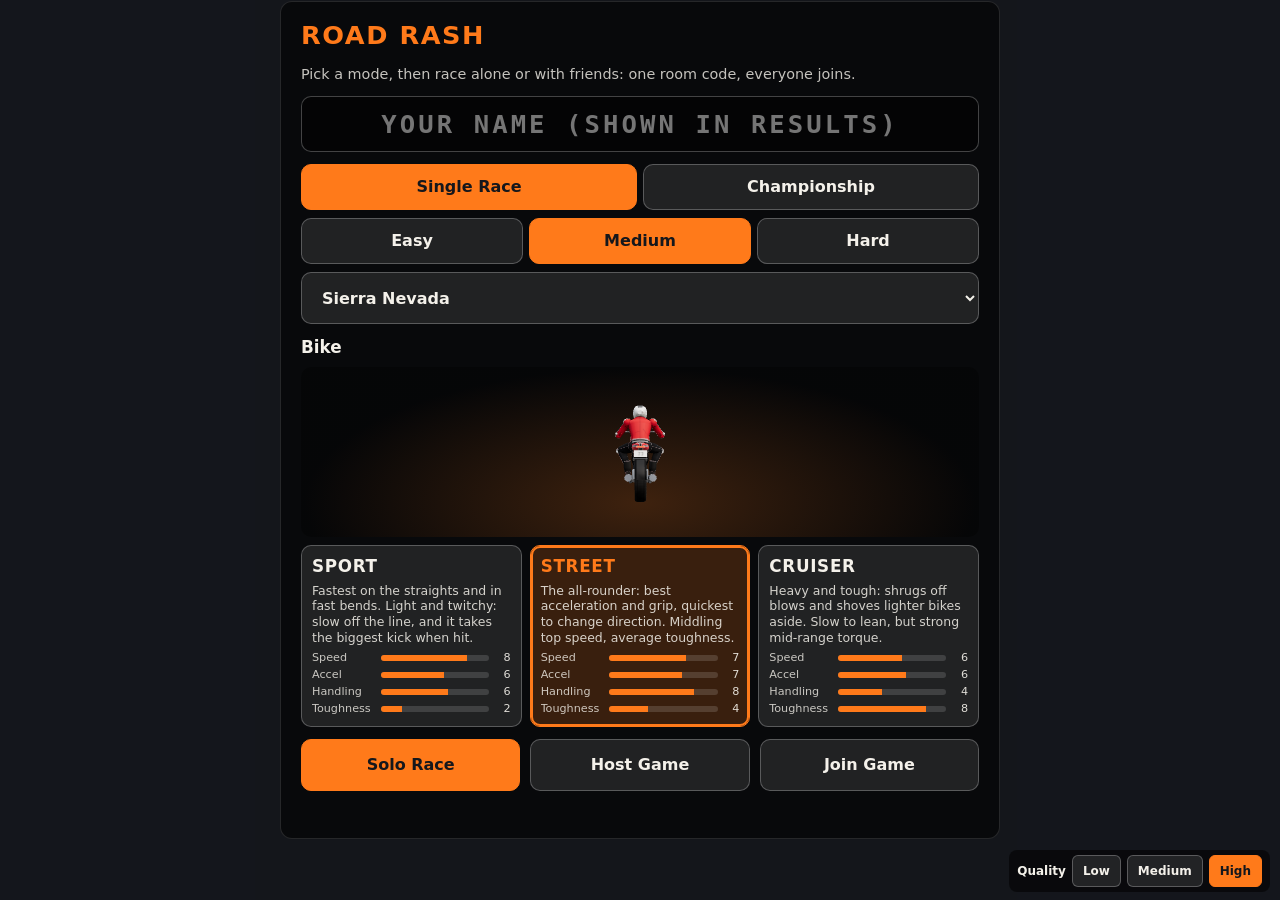
==== roadrash/public/index.html @ 436cbf9b "Add Road Rash web game in its own roadrash/ folder Runnable build only (page, modules, vendored thre" ====
<!doctype html>
<html lang="en">
<head>
  <meta charset="utf-8">
  <meta name="viewport" content="width=device-width, initial-scale=1, maximum-scale=1, user-scalable=no, viewport-fit=cover">
  <meta name="theme-color" content="#15171c">
  <meta name="mobile-web-app-capable" content="yes">
  <meta name="apple-mobile-web-app-capable" content="yes">
  <title>Road Rash</title>
  <link rel="manifest" href="manifest.json">
  <link rel="icon" href="icons/icon.svg" type="image/svg+xml">
  <link rel="apple-touch-icon" href="icons/icon-192.png">
  <link rel="stylesheet" href="../src/ui/hud.css">
  <link rel="stylesheet" href="../src/ui/lobby.css">
</head>
<body>
  <canvas id="game"></canvas>
  <div id="hud"></div>
  <div id="lobby"></div>
  <div id="quality" class="quality-bar"></div>
  <script type="module" src="../src/main.js"></script>
</body>
</html>
---- roadrash/src/ui/hud.css ----
:root {
  --ink: #f4f1ea;
  --accent: #ff7a1a;
  --danger: #e71d36;
  --panel: rgba(0, 0, 0, 0.45);
  color-scheme: dark;
}

html, body {
  margin: 0;
  height: 100%;
  background: #15171c;
  overflow: hidden;
  overscroll-behavior: none;
}

body {
  position: fixed;
  inset: 0;
  touch-action: none;
  user-select: none;
  -webkit-user-select: none;
  -webkit-tap-highlight-color: transparent;
}

#game { position: fixed; inset: 0; width: 100%; height: 100%; display: block; touch-action: none; }

#hud {
  position: fixed;
  inset: 0;
  pointer-events: none;
  font-family: system-ui, -apple-system, "Segoe UI", sans-serif;
  color: var(--ink);
  text-shadow: 0 1px 3px rgba(0, 0, 0, 0.7);
}
#hud [hidden] { display: none !important; }
.hud-race { position: absolute; inset: 0; padding: env(safe-area-inset-top) env(safe-area-inset-right) env(safe-area-inset-bottom) env(safe-area-inset-left); }

.hud-left { position: absolute; left: 14px; top: 12px; }
.hud-speed { font-size: 46px; font-weight: 800; line-height: 1; font-variant-numeric: tabular-nums; }
.hud-speed small { font-size: 13px; font-weight: 600; margin-left: 5px; opacity: 0.7; }
.hud-health { width: 170px; height: 10px; margin-top: 8px; background: rgba(255, 255, 255, 0.18); border-radius: 5px; overflow: hidden; }
.hud-health-bar { height: 100%; width: 100%; background: linear-gradient(90deg, var(--danger), var(--accent)); transition: width 0.1s linear; }
.hud-health-bar.low { animation: blink 0.5s infinite alternate; }
.hud-weapons { margin-top: 8px; display: flex; gap: 5px; align-items: center; font-size: 11px; font-weight: 800; letter-spacing: 0.06em; }
.hud-weapons span { padding: 3px 6px; border-radius: 4px; background: var(--panel); opacity: 0.55; }
.hud-weapons span.sel { opacity: 1; background: rgba(255, 122, 26, 0.55); }
.hud-weapons span.swing { background: var(--accent); color: #15171c; text-shadow: none; }
.hud-weapons em { font-style: normal; opacity: 0.8; margin-left: 3px; font-size: 10px; }

.hud-top { position: absolute; left: 50%; top: 8px; transform: translateX(-50%); text-align: center; }
.hud-place { font-size: 44px; font-weight: 900; line-height: 1; font-variant-numeric: tabular-nums; color: var(--accent); }
.hud-place small { font-size: 18px; color: var(--ink); margin-left: 4px; font-weight: 700; }
.hud-time { font-size: 16px; font-weight: 700; font-variant-numeric: tabular-nums; margin-top: 2px; }

.hud-right { position: absolute; right: 14px; top: 12px; text-align: right; display: flex; flex-direction: column; align-items: flex-end; gap: 5px; }
.hud-riders, .hud-net { font-size: 11px; text-transform: uppercase; letter-spacing: 0.08em; padding: 3px 7px; border-radius: 4px; background: var(--panel); }
.hud-net { opacity: 0.8; }
.hud-pausebtn { pointer-events: auto; width: 44px; height: 36px; border-radius: 8px; border: 1px solid rgba(255,255,255,.35); background: var(--panel); color: var(--ink); font: 800 14px system-ui; }

.hud-hint { position: absolute; left: 50%; top: 30%; transform: translateX(-50%); font-size: 26px; font-weight: 900; letter-spacing: 0.1em; color: var(--danger); display: none; white-space: nowrap; }
.hud-hint.on { display: block; animation: blink 0.4s infinite alternate; }
.hud-count { position: absolute; left: 50%; top: 38%; transform: translate(-50%, -50%); font-size: 120px; font-weight: 900; color: #fff; display: none; text-shadow: 0 4px 18px rgba(0, 0, 0, 0.8); }
.hud-count.on { display: block; }
.hud-count.pop { animation: pop 0.6s ease-out; }
.hud-toast { position: absolute; left: 50%; top: 24%; transform: translateX(-50%); padding: 6px 12px; border-radius: 6px; background: var(--panel); font-weight: 700; font-size: 15px; display: none; max-width: 80vw; text-align: center; }
.hud-toast.on { display: block; }

.hud-progress { position: absolute; left: 50%; bottom: 10px; width: min(56vw, 560px); height: 6px; transform: translateX(-50%); background: rgba(255, 255, 255, 0.28); border-radius: 3px; }
.hud-progress b { position: absolute; right: 0; top: -5px; width: 3px; height: 16px; background: #fff; border-radius: 1px; }
.hud-dot { position: absolute; top: 50%; width: 8px; height: 8px; margin: -4px 0 0 -4px; border-radius: 50%; background: #c8ccd4; box-shadow: 0 0 2px #000; }
.hud-dot.human { background: #46c2ff; width: 10px; height: 10px; margin: -5px 0 0 -5px; }
.hud-dot.me { background: var(--accent); width: 13px; height: 13px; margin: -6.5px 0 0 -6.5px; z-index: 2; border: 2px solid #fff; box-sizing: border-box; }

.hud-modal { position: absolute; inset: 0; display: flex; align-items: center; justify-content: center; background: rgba(10, 11, 14, 0.72); pointer-events: auto; overflow-y: auto; }
.hud-modal[hidden] { display: none; }
.hud-card { box-sizing: border-box; width: min(92vw, 460px); max-height: 94%; overflow-y: auto; padding: 14px 18px; background: rgba(20, 22, 28, 0.95); border: 1px solid rgba(255, 255, 255, 0.15); border-radius: 12px; display: flex; flex-direction: column; gap: 10px; text-shadow: none; }
.hud-card h2 { margin: 0; color: var(--accent); text-transform: uppercase; letter-spacing: 0.08em; }
.hud-card button, .hud-actions button { min-height: 46px; padding: 0 16px; font: 700 15px system-ui, sans-serif; color: var(--ink); background: rgba(255, 255, 255, 0.1); border: 1px solid rgba(255, 255, 255, 0.25); border-radius: 10px; touch-action: manipulation; }
.hud-card button.primary { background: var(--accent); color: #15171c; border-color: var(--accent); }
.hud-actions { display: flex; gap: 10px; }
.hud-actions button { flex: 1; }
.hud-yourplace { font-size: 20px; font-weight: 800; }
.hud-results ol { list-style: none; margin: 0; padding: 0; display: flex; flex-direction: column; gap: 2px; font-size: 14px; font-variant-numeric: tabular-nums; }
.hud-results li { display: grid; grid-template-columns: 2em 1fr auto; padding: 3px 8px; border-radius: 4px; background: rgba(255, 255, 255, 0.05); }
.hud-results li.me { background: rgba(255, 122, 26, 0.35); font-weight: 800; }
.hud-results li.human { color: #8fdcff; }

/* touch controls: shown only on touch devices (created by Input.js) */
.touch-controls { position: fixed; inset: 0; z-index: 2; pointer-events: none; }
.touch-controls[hidden] { display: none; }
.tc-pedal-l, .tc-pedal-r { position: absolute; bottom: 3vh; display: flex; align-items: flex-end; gap: 10px; }
.tc-pedal-l { left: max(3vw, env(safe-area-inset-left, 0px)); }
.tc-pedal-r { right: max(3vw, env(safe-area-inset-right, 0px)); }
.tc-atk { position: absolute; top: 50%; transform: translateY(-46%); display: flex; flex-direction: column; gap: 8px; }
.tc-atk-l { left: max(3vw, env(safe-area-inset-left, 0px)); }
.tc-atk-r { right: max(3vw, env(safe-area-inset-right, 0px)); }
.touch-controls .tc-left, .touch-controls .tc-right { min-width: 78px; min-height: 78px; font-size: 28px; }
.touch-controls .tc-tilt { position: absolute; left: 50%; bottom: 3vh; transform: translateX(-50%); min-height: 34px; font-size: 11px; }
.touch-controls.tilt .tc-left, .touch-controls.tilt .tc-right { opacity: 0.3; }
.touch-controls button.on { background: rgba(255, 122, 26, 0.8); }
/* phones held upright: the game is landscape only */
.rr-rotate { position: fixed; inset: 0; z-index: 200; display: none; align-items: center; justify-content: center; text-align: center; padding: 24px; background: #15171c; color: #f4f1ea; font: 800 20px/1.4 system-ui, -apple-system, sans-serif; }
.rr-rotate small { display: block; margin-top: 8px; font-weight: 600; font-size: 13px; opacity: 0.7; }
@media (orientation: portrait) and (pointer: coarse) { .rr-rotate { display: flex; } }
.touch-controls button { pointer-events: auto; min-width: 74px; min-height: 52px; padding: 0 8px; border-radius: 14px; border: 2px solid rgba(255, 255, 255, 0.35); background: var(--panel); color: var(--ink); font: 800 13px/1 system-ui, -apple-system, sans-serif; touch-action: none; }
.touch-controls .tc-gas { min-width: 112px; min-height: 84px; font-size: 18px; background: rgba(255, 122, 26, 0.4); }
.touch-controls .tc-brake { min-width: 112px; min-height: 84px; font-size: 18px; }
.touch-controls button:active { background: rgba(255, 122, 26, 0.8); }

/* quality selector (menu only) */
.quality-bar { position: fixed; right: 10px; bottom: 8px; z-index: 60; display: none; gap: 6px; align-items: center; font: 600 12px system-ui, sans-serif; color: #f4f1ea; background: rgba(0, 0, 0, 0.55); padding: 5px 8px; border-radius: 8px; }
.quality-bar.on { display: flex; }
.quality-bar button { min-height: 32px; padding: 0 10px; font: inherit; font-weight: 700; color: #f4f1ea; background: rgba(255, 255, 255, 0.1); border: 1px solid rgba(255, 255, 255, 0.25); border-radius: 6px; }
.quality-bar button.sel { background: #ff7a1a; color: #15171c; border-color: #ff7a1a; }

@keyframes blink { from { opacity: 1; } to { opacity: 0.45; } }
@keyframes pop { from { transform: translate(-50%, -50%) scale(1.6); opacity: 0.2; } to { transform: translate(-50%, -50%) scale(1); opacity: 1; } }

@media (max-height: 460px) {
  .hud-speed { font-size: 34px; }
  .hud-place { font-size: 32px; }
  .hud-count { font-size: 80px; }
  .hud-health { width: 130px; }
  .touch-controls .tc-left, .touch-controls .tc-right { min-height: 66px; min-width: 66px; }
  .touch-controls .tc-atk button { min-height: 38px; }
  .touch-controls .tc-brake { min-height: 70px; }
  .touch-controls button { min-height: 44px; min-width: 66px; }
  .touch-controls .tc-gas { min-height: 70px; }
  .hud-progress { bottom: auto; top: 68px; width: min(40vw, 360px); }
}

/* ---- championship: meta line, results + standings, final podium ---- */
.hud-meta { font-size: 11px; text-transform: uppercase; letter-spacing: 0.08em; padding: 3px 7px; border-radius: 4px; background: var(--panel); color: var(--accent); }
.hud-meta:empty { display: none; }
.hud-card.wide { width: min(96vw, 820px); }
.hud-cols { display: grid; grid-template-columns: 1fr; gap: 12px; }
.hud-card.wide .hud-cols { grid-template-columns: 1fr 1fr; }
.hud-cols section { min-width: 0; }
.hud-card h3 { margin: 0 0 4px; font-size: 13px; text-transform: uppercase; letter-spacing: 0.08em; opacity: 0.8; }
.hud-results li.pts { grid-template-columns: 2em 1fr auto 3.2em; gap: 6px; }
.hud-results li .pt { color: #ffd166; font-weight: 800; text-align: right; }
.hud-table { list-style: none; margin: 0; padding: 0; display: flex; flex-direction: column; gap: 2px; font-size: 14px; font-variant-numeric: tabular-nums; }
.hud-table li { display: grid; grid-template-columns: 2em 1fr 3em 3em; gap: 6px; padding: 3px 8px; border-radius: 4px; background: rgba(255, 255, 255, 0.05); position: relative; }
.hud-table li.me { background: rgba(255, 122, 26, 0.35); font-weight: 800; }
.hud-table li.human { color: #8fdcff; }
.hud-table .gn { color: #ffd166; text-align: right; }
.hud-table .tt { text-align: right; font-weight: 800; }
.hud-table .nm { overflow: hidden; text-overflow: ellipsis; white-space: nowrap; }
.hud-final { width: min(96vw, 560px); }
.hud-champion { font-size: 22px; font-weight: 800; text-align: center; color: #ffd166; }
.hud-podium { display: flex; gap: 10px; justify-content: center; align-items: flex-end; }
.hud-trophy { flex: 1 1 0; max-width: 150px; display: flex; flex-direction: column; align-items: center; padding: 8px 6px; border-radius: 10px; background: rgba(255, 255, 255, 0.06); text-align: center; }
.hud-trophy svg { width: 44px; height: 44px; }
.hud-trophy.t1 { color: #ffd166; order: 2; padding-top: 18px; border: 2px solid #ffd166; box-shadow: 0 0 18px rgba(255, 209, 102, 0.45); }
.hud-trophy.t2 { color: #c9d1d9; order: 1; }
.hud-trophy.t3 { color: #cd7f32; order: 3; }
.hud-trophy b, .hud-trophy span, .hud-trophy small { color: var(--ink); }
.hud-trophy small { letter-spacing: 0.1em; opacity: 0.7; }
.hud-trophy.me b { color: var(--accent); }
.hud-final .hud-table { max-height: 32vh; overflow-y: auto; }
@media (max-width: 640px) { .hud-card.wide .hud-cols { grid-template-columns: 1fr; } }
@media (prefers-reduced-motion: reduce) { .hud-table li { transition: none !important; } }
.hud-breaknote { text-align: center; font-weight: 700; color: #ffd166; min-height: 1.2em; }
.hud-modal[data-k="pause"] { z-index: 5; }
---- roadrash/src/ui/lobby.css ----
.lobby {
  --ink: #f4f1ea;
  --accent: #ff7a1a;
  --danger: #e71d36;
  --panel: rgba(0, 0, 0, 0.55);
  position: fixed;
  inset: 0;
  z-index: 50;
  display: none;
  align-items: center;
  justify-content: center;
  background: rgba(21, 23, 28, 0.94);
  color: var(--ink);
  font: 16px/1.35 system-ui, -apple-system, 'Segoe UI', sans-serif;
  overflow-y: auto;
  box-sizing: border-box;
  padding-bottom: 60px; /* keep the buttons clear of the fixed quality bar */
  -webkit-overflow-scrolling: touch;
  touch-action: pan-y;
  user-select: text;
  -webkit-user-select: text;
}
.lobby.open { display: flex; }
.lobby-card {
  box-sizing: border-box;
  width: min(92vw, 720px);
  flex: 0 0 auto;
  margin: auto;
  padding: 16px 20px;
  background: var(--panel);
  border: 1px solid rgba(255, 255, 255, 0.12);
  border-radius: 12px;
  display: flex;
  flex-direction: column;
  gap: 12px;
}
.lobby h1 { margin: 0; font-size: 1.6rem; letter-spacing: 0.06em; text-transform: uppercase; color: var(--accent); }
.lobby h2 { margin: 0; font-size: 1.05rem; }
.lobby p, .lobby .lobby-note { margin: 0; opacity: 0.8; font-size: 0.9rem; }
.lobby-row { display: flex; gap: 10px; flex-wrap: wrap; align-items: stretch; }
.lobby-row > * { flex: 1 1 140px; }
.lobby button, .lobby select {
  min-height: 52px;
  padding: 0 16px;
  font: inherit;
  font-weight: 700;
  color: var(--ink);
  background: rgba(255, 255, 255, 0.1);
  border: 1px solid rgba(255, 255, 255, 0.25);
  border-radius: 10px;
  touch-action: manipulation;
}
.lobby button.primary { background: var(--accent); color: #15171c; border-color: var(--accent); }
.lobby button:disabled { opacity: 0.4; }
.lobby button:active:not(:disabled) { transform: scale(0.98); }
.lobby textarea {
  box-sizing: border-box;
  width: 100%;
  min-height: 84px;
  padding: 8px;
  font: 12px/1.3 ui-monospace, Menlo, Consolas, monospace;
  color: var(--ink);
  background: rgba(0, 0, 0, 0.5);
  border: 1px solid rgba(255, 255, 255, 0.25);
  border-radius: 8px;
  resize: vertical;
  word-break: break-all;
}
.lobby-status { min-height: 1.3em; font-size: 0.9rem; color: var(--accent); }
.lobby-status.err { color: var(--danger); }
.lobby-count { font-size: 1.1rem; font-weight: 700; }
.lobby-list { margin: 0; padding-left: 20px; opacity: 0.9; }
@media (orientation: landscape) and (max-height: 520px) {
  .lobby-card { padding: 10px 16px; gap: 8px; }
  .lobby h1 { font-size: 1.2rem; }
  .lobby textarea { min-height: 56px; }
  .lobby button, .lobby select { min-height: 46px; }
}
.lobby-code {
  font: 700 clamp(2rem, 10vw, 3.4rem)/1.1 ui-monospace, Menlo, Consolas, monospace;
  letter-spacing: 0.12em;
  text-align: center;
  color: var(--accent);
  padding: 8px 0;
  user-select: all;
  -webkit-user-select: all;
}
.lobby-input {
  box-sizing: border-box;
  width: 100%;
  min-height: 56px;
  padding: 0 14px;
  font: 700 1.6rem/1 ui-monospace, Menlo, Consolas, monospace;
  letter-spacing: 0.12em;
  text-align: center;
  text-transform: uppercase;
  color: var(--ink);
  background: rgba(0, 0, 0, 0.5);
  border: 1px solid rgba(255, 255, 255, 0.25);
  border-radius: 10px;
}
.lobby-list li > span:first-child { margin-right: 10px; }
.lobby-link { font-size: 0.8rem; padding: 1px 8px; border-radius: 10px; background: rgba(255, 255, 255, 0.12); }
.lobby-link.direct { background: rgba(60, 200, 110, 0.3); }
.lobby-link.relayed { background: rgba(255, 170, 40, 0.35); }
.lobby-link.connecting, .lobby-link.none { background: rgba(231, 29, 54, 0.3); }
.lobby button.link { background: transparent; border-color: transparent; text-decoration: underline; min-height: 40px; opacity: 0.85; }

/* mode / difficulty selectors */
.lobby-options { display: flex; flex-direction: column; gap: 8px; }
.lobby-seg { display: flex; gap: 6px; }
.lobby-seg button { flex: 1 1 0; min-height: 46px; }
.lobby-seg button.sel { background: var(--accent); color: #15171c; border-color: var(--accent); }
.lobby-name { box-sizing: border-box; width: 100%; }
.lobby-saved { align-items: stretch; }
.lobby-info:empty { display: none; }

/* main screen: name + options, then the bike select (side by side on a short landscape phone) */
.lobby-cols, .lobby-left { display: flex; flex-direction: column; gap: 12px; }
@media (orientation: landscape) and (max-height: 520px) {
  .lobby-card { width: min(96vw, 880px); }
  .lobby-cols { display: grid; grid-template-columns: minmax(0, 0.9fr) minmax(0, 1.2fr); gap: 12px; align-items: start; }
  .lobby-left { gap: 8px; }
  .lobby > .lobby-card > p { display: none; }
}

/* bike select */
.lobby-bikes { display: flex; flex-direction: column; gap: 8px; }
.lobby-bikeprev { position: relative; width: 100%; height: clamp(110px, 20vh, 170px); border-radius: 10px; background: radial-gradient(ellipse at 50% 80%, rgba(255, 122, 26, 0.22), rgba(0, 0, 0, 0.35) 70%); overflow: hidden; }
.lobby-bikerow { display: grid; grid-template-columns: repeat(3, minmax(0, 1fr)); gap: 8px; }
.lobby .lobby-bike {
  display: flex; flex-direction: column; align-items: stretch; justify-content: flex-start; gap: 6px; text-align: left;
  min-height: 0; padding: 10px; font-weight: 400; line-height: 1.25;
}
.lobby .lobby-bike.sel { border-color: var(--accent); background: rgba(255, 122, 26, 0.2); box-shadow: 0 0 0 2px var(--accent) inset; }
.lobby-bikename { font-size: 1.05rem; letter-spacing: 0.04em; text-transform: uppercase; }
.lobby-bike.sel .lobby-bikename { color: var(--accent); }
.lobby-bikeblurb { font-size: 0.78rem; opacity: 0.85; min-height: 4.6em; }
.lobby-bars { display: flex; flex-direction: column; gap: 3px; }
.lobby-bar { display: grid; grid-template-columns: 5.6em 1fr 1.4em; align-items: center; gap: 6px; font-size: 0.7rem; }
.lobby-barlabel { opacity: 0.8; white-space: nowrap; overflow: hidden; text-overflow: ellipsis; }
.lobby-bartrack { height: 6px; border-radius: 3px; background: rgba(255, 255, 255, 0.14); overflow: hidden; }
.lobby-bartrack i { display: block; height: 100%; background: var(--accent); }
.lobby-barval { text-align: right; font-variant-numeric: tabular-nums; opacity: 0.9; }
@media (max-width: 560px) {
  .lobby-bikerow { grid-template-columns: 1fr; }
  .lobby-bikeblurb { min-height: 0; }
  .lobby-bikeprev { height: clamp(100px, 20vh, 160px); }
}
@media (orientation: landscape) and (max-height: 520px) {
  .lobby-bikeprev { display: none; }
  .lobby-bikes h2 { display: none; }
  .lobby .lobby-bike { padding: 6px 8px; gap: 4px; }
  .lobby-bikename { font-size: 0.95rem; }
  .lobby-bikeblurb { font-size: 0.66rem; min-height: 0; }
  .lobby-bar { grid-template-columns: 5.3em 1fr 1.2em; font-size: 0.62rem; gap: 4px; }
}
}

/* bike tag next to a rider's name in results and standings */
.bk { display: inline-block; margin-left: 6px; padding: 0 5px; border-radius: 3px; font: 700 0.62em/1.5 system-ui, sans-serif; font-style: normal; letter-spacing: 0.06em; vertical-align: 0.1em; color: #15171c; background: #cfd3da; }
.bk-sport { background: #ff6b6b; }
.bk-street { background: #ffd166; }
.bk-chopper { background: #6ecbff; }

.lobby-bikeof { margin-right: 10px; font-size: 0.8rem; opacity: 0.85; text-transform: uppercase; letter-spacing: 0.04em; }
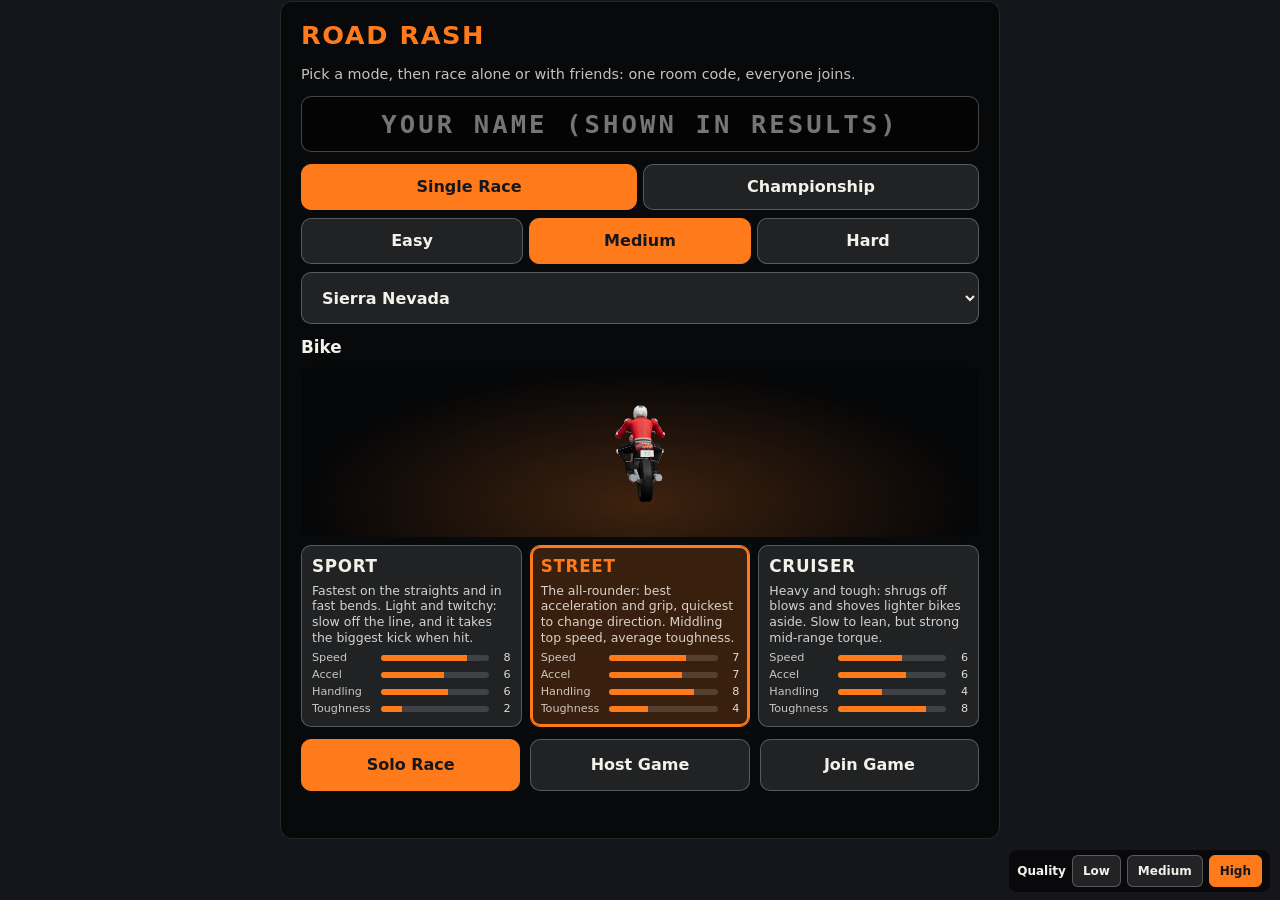
==== commit c06a719d: "Road Rash: fix tilt permission on iPhone, arrow layout, stretched picture - Tilt: ask for motion acc" ====
--- a/roadrash/public/index.html
+++ b/roadrash/public/index.html
@@ -18,6 +18,7 @@
   <div id="hud"></div>
   <div id="lobby"></div>
   <div id="quality" class="quality-bar"></div>
+  <div class="rr-a2hs">For fullscreen: Share &rarr; Add to Home Screen</div>
   <script type="module" src="../src/main.js"></script>
 </body>
 </html>
--- a/roadrash/src/ui/hud.css
+++ b/roadrash/src/ui/hud.css
@@ -163,3 +163,23 @@
 @media (prefers-reduced-motion: reduce) { .hud-table li { transition: none !important; } }
 .hud-breaknote { text-align: center; font-weight: 700; color: #ffd166; min-height: 1.2em; }
 .hud-modal[data-k="pause"] { z-index: 5; }
+
+/* screen fit: follow the phone's real visible height (browser bars) and scale the HUD and touch buttons with --ui (set by the renderer) */
+@supports (height: 100dvh) {
+  #game { bottom: auto; height: 100dvh; }
+  #hud, .touch-controls { bottom: auto; height: calc(100dvh / var(--ui, 1)); } /* zoomed boxes: lengths are multiplied by --ui */
+}
+#hud, .touch-controls { zoom: var(--ui, 1); }
+.tc-pedal-r .tc-brake { order: 3; }
+/* phones in a browser tab cannot hide the browser bars by themselves */
+.rr-a2hs { position: fixed; left: 50%; top: max(6px, env(safe-area-inset-top, 0px)); transform: translateX(-50%); z-index: 61; display: none; padding: 4px 10px; border-radius: 6px; background: rgba(0, 0, 0, 0.6); color: #f4f1ea; font: 600 11px/1.3 system-ui, -apple-system, sans-serif; pointer-events: none; white-space: nowrap; }
+@media (pointer: coarse) and (display-mode: browser) { .rr-a2hs { display: block; } }
+body:has(.touch-controls:not([hidden])) .rr-a2hs { display: none; }
+
+/* audio controls */
+.rr-audio { display: flex; gap: 10px; align-items: center; }
+.rr-audio-mute { flex: 0 0 auto; min-width: 112px; }
+.rr-audio-mute.off { opacity: 0.7; }
+.rr-audio-vol { flex: 1 1 auto; min-width: 0; height: 36px; accent-color: #ff7a1a; touch-action: manipulation; }
+.rr-audio-vol:disabled { opacity: 0.4; }
+/* end audio controls */
